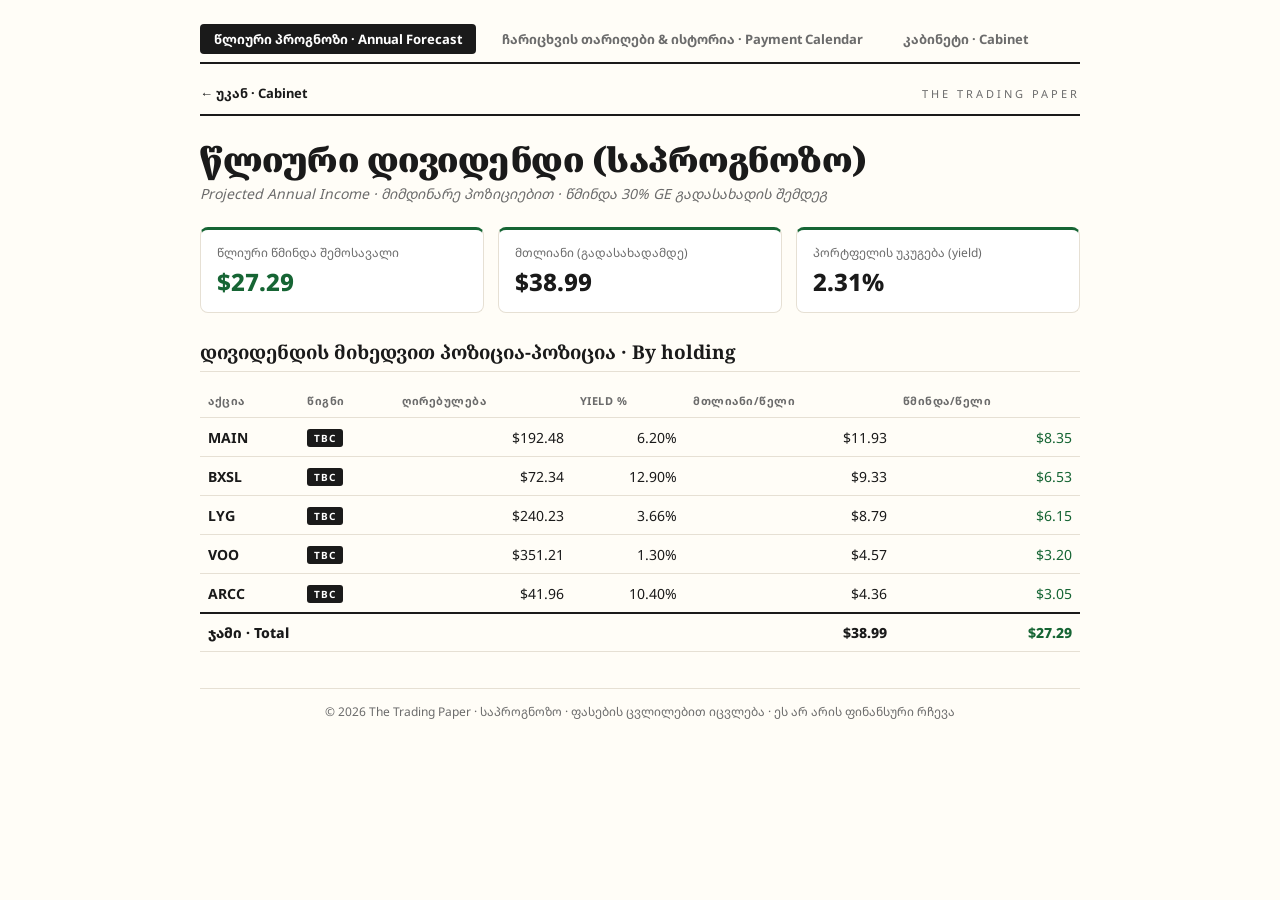
==== annual-income.html @ f47c36d0 "Synchronize dividend engine and calculations across cabinet repository" ====
<!DOCTYPE html>
<html lang="ka">
<head>
<meta charset="utf-8">
<meta name="viewport" content="width=device-width, initial-scale=1.0">
<title>წლიური შემოსავალი · The Trading Paper</title>
<link rel="preconnect" href="https://fonts.googleapis.com">
<link href="https://fonts.googleapis.com/css2?family=Noto+Sans+Georgian:wght@400;600;800&family=Noto+Serif+Georgian:wght@700;900&display=swap" rel="stylesheet">
<script src="js/portfolios.data.js"></script>
<script src="portfolio-data.js"></script>
<script src="js/portfolios.js"></script>
<script src="js/dividends.data.js"></script>
<style>
  :root{ --bg:#fffdf7; --paper:#fff; --ink:#1a1a1a; --muted:#6b6b6b; --line:#e6e0d4; --red:#b91c1c; --green:#166534; }
  *{box-sizing:border-box}
  body{ margin:0; background:var(--bg); color:var(--ink); font-family:'Noto Sans Georgian',sans-serif; }
  .wrap{ max-width:920px; margin:0 auto; padding:24px 20px 64px; }
  .top{ display:flex; align-items:center; justify-content:space-between; border-bottom:2px solid var(--ink); padding-bottom:12px; }
  .back{ text-decoration:none; color:var(--ink); font-size:13px; font-weight:700; }
  .back:hover{ color:var(--red); }
  .kick{ font-size:11px; letter-spacing:3px; text-transform:uppercase; color:var(--muted); }
  h1{ font-family:'Noto Serif Georgian',serif; font-weight:900; font-size:34px; margin:20px 0 2px; letter-spacing:-.5px; }
  .sub{ color:var(--muted); font-style:italic; font-size:14px; margin-bottom:24px; }
  .cards{ display:flex; gap:14px; flex-wrap:wrap; margin-bottom:26px; }
  .card{ flex:1 1 200px; border:1px solid var(--line); border-top:3px solid var(--green); border-radius:8px; padding:14px 16px; background:var(--paper); }
  .card .lab{ font-size:12px; color:var(--muted); }
  .card .val{ font-size:24px; font-weight:800; margin-top:4px; }
  .pos{ color:var(--green); }
  .sec{ font-family:'Noto Serif Georgian',serif; font-weight:700; font-size:19px; margin:10px 0 12px; border-bottom:1px solid var(--line); padding-bottom:6px; }
  table{ width:100%; border-collapse:collapse; font-size:14px; }
  th,td{ text-align:left; padding:9px 8px; border-bottom:1px solid var(--line); }
  th{ font-size:11px; color:var(--muted); text-transform:uppercase; letter-spacing:.5px; }
  td.num{ text-align:right; font-variant-numeric:tabular-nums; }
  tr.tot td{ font-weight:800; border-top:2px solid var(--ink); }
  .book{ display:inline-block; font-size:10px; font-weight:700; letter-spacing:1px; color:#fff; border-radius:3px; padding:2px 7px; }
  .empty{ color:var(--muted); padding:20px; text-align:center; }
  .foot{ color:var(--muted); font-size:12px; margin-top:36px; text-align:center; border-top:1px solid var(--line); padding-top:14px; }
</style>
</head>
<body>
<div class="wrap">
  <div style="display:flex;gap:12px;border-bottom:2px solid var(--ink);margin-bottom:20px;padding-bottom:8px;">
    <a href="annual-income.html" style="text-decoration:none;font-size:13px;font-weight:700;color:var(--paper);background:var(--ink);padding:6px 14px;border-radius:4px;">წლიური პროგნოზი · Annual Forecast</a>
    <a href="dividends.html" style="text-decoration:none;font-size:13px;font-weight:700;color:var(--muted);padding:6px 14px;border-radius:4px;">ჩარიცხვის თარიღები & ისტორია · Payment Calendar</a>
    <a href="cabinet.html" style="text-decoration:none;font-size:13px;font-weight:700;color:var(--muted);padding:6px 14px;border-radius:4px;">კაბინეტი · Cabinet</a>
  </div>
  <div class="top">
    <a class="back" href="cabinet.html">← უკან · Cabinet</a>
    <span class="kick">The Trading Paper</span>
  </div>
  <h1>წლიური დივიდენდი (საპროგნოზო)</h1>
  <div class="sub">Projected Annual Income · მიმდინარე პოზიციებით · წმინდა 30% GE გადასახადის შემდეგ</div>

  <div class="cards">
    <div class="card"><div class="lab">წლიური წმინდა შემოსავალი</div><div class="val pos" id="a-net">—</div></div>
    <div class="card"><div class="lab">მთლიანი (გადასახადამდე)</div><div class="val" id="a-gross">—</div></div>
    <div class="card"><div class="lab">პორტფელის უკუგება (yield)</div><div class="val" id="a-yield">—</div></div>
  </div>

  <div class="sec">დივიდენდის მიხედვით პოზიცია-პოზიცია · By holding</div>
  <table id="incTable">
    <thead><tr><th>აქცია</th><th>წიგნი</th><th class="num">ღირებულება</th><th class="num">Yield %</th><th class="num">მთლიანი/წელი</th><th class="num">წმინდა/წელი</th></tr></thead>
    <tbody id="incBody"></tbody>
  </table>

  <div class="foot">© 2026 The Trading Paper · საპროგნოზო · ფასების ცვლილებით იცვლება · ეს არ არის ფინანსური რჩევა</div>
</div>

<script>
(function(){
  function fmt(n){ return '$' + Number(n).toFixed(2); }
  var P = (typeof portfolios!=='undefined' && portfolios) ? portfolios : (window.PORTFOLIOS||{});
  var bookColors = { bog:'#b91c1c', tbc:'#1a1a1a', galt:'#8b6914' };
  var TAX = 0.70; // net after 30% GE withholding

  var rows=[], grossTot=0, valTot=0;
  ['bog','tbc','galt'].forEach(function(k){
    var p=P[k]; if(!p||!p.holdings) return;
    p.holdings.forEach(function(h){
      valTot += (+h.value||0);
      if(typeof h.divYield==='number' && h.divYield>0){
        var gross=(+h.value||0)*(h.divYield/100);
        grossTot += gross;
        rows.push({ticker:h.ticker, book:k, bookName:p.name||k.toUpperCase(), value:+h.value||0, yld:h.divYield, gross:gross, net:gross*TAX});
      }
    });
  });
  rows.sort(function(a,b){ return b.net-a.net; });

  var summary = window.TP_DIVIDENDS ? window.TP_DIVIDENDS.getSummary() : null;
  var netTot = summary ? summary.annualNet : (grossTot * TAX);
  var displayGross = summary ? summary.annualGross : grossTot;
  var displayYield = summary ? summary.portfolioYieldPct : (valTot > 0 ? (netTot / valTot * 100) : 0);

  document.getElementById('a-net').textContent = fmt(netTot);
  document.getElementById('a-gross').textContent = fmt(displayGross);
  document.getElementById('a-yield').textContent = displayYield.toFixed(2) + '%';

  var body=document.getElementById('incBody');
  if(!rows.length){ body.innerHTML='<tr><td colspan="6" class="empty">დივიდენდის მომტანი პოზიცია არ არის</td></tr>'; }
  else{
    var html=rows.map(function(r){
      return '<tr><td><strong>'+r.ticker+'</strong></td><td><span class="book" style="background:'+(bookColors[r.book]||'#555')+'">'+r.bookName+'</span></td><td class="num">'+fmt(r.value)+'</td><td class="num">'+r.yld.toFixed(2)+'%</td><td class="num">'+fmt(r.gross)+'</td><td class="num pos">'+fmt(r.net)+'</td></tr>';
    });
    html.push('<tr class="tot"><td colspan="4">ჯამი · Total</td><td class="num">'+fmt(grossTot)+'</td><td class="num pos">'+fmt(netTot)+'</td></tr>');
    body.innerHTML=html.join('');
  }
})();
</script>
</body>
</html>
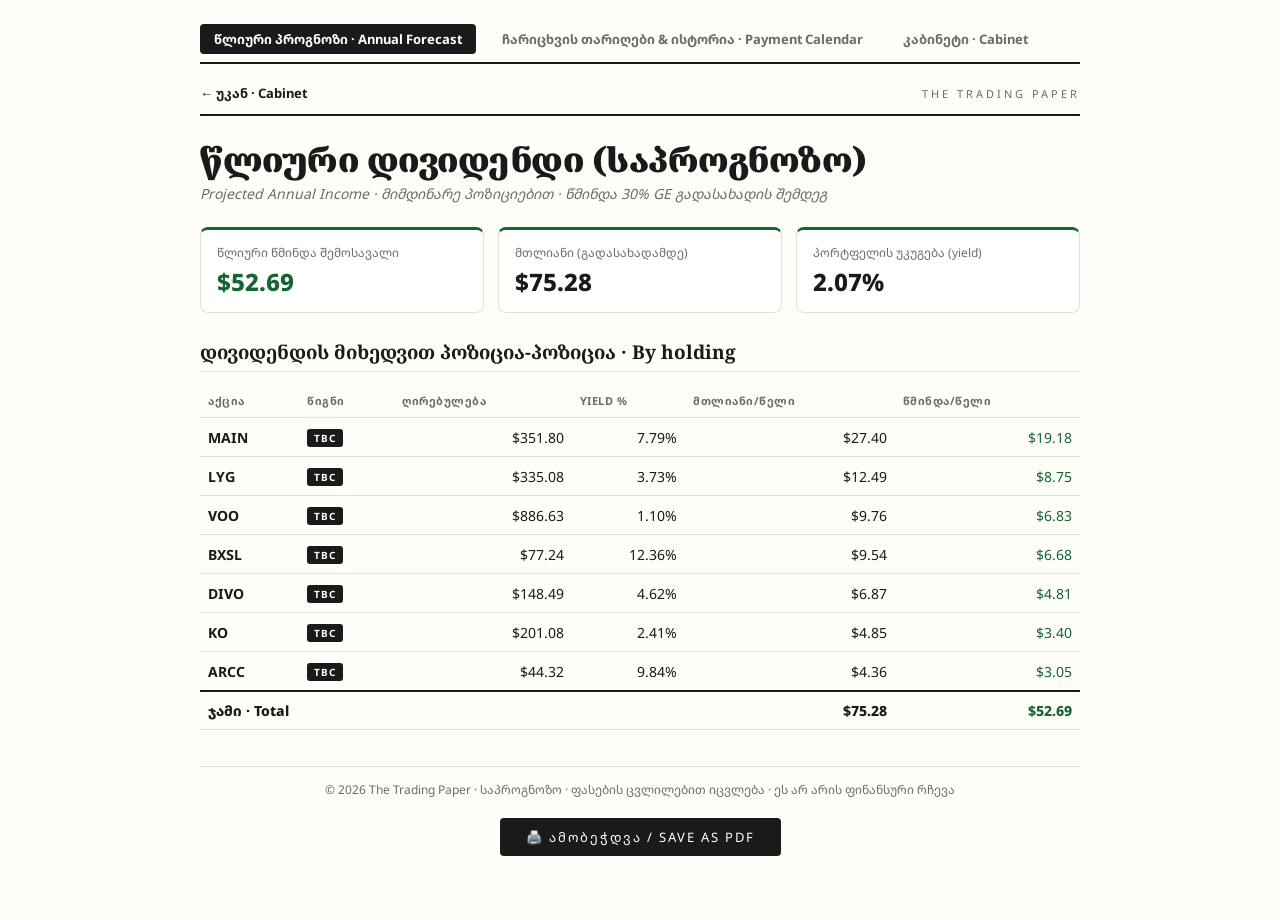
==== commit adfe1afd: "dividends: fix LYG ADR pay date (Sep 25), sync divMeta for KO/DIVO/MAIN supp, and calibrate annual p" ====
--- a/annual-income.html
+++ b/annual-income.html
@@ -6,9 +6,9 @@
 <title>წლიური შემოსავალი · The Trading Paper</title>
 <link rel="preconnect" href="https://fonts.googleapis.com">
 <link href="https://fonts.googleapis.com/css2?family=Noto+Sans+Georgian:wght@400;600;800&family=Noto+Serif+Georgian:wght@700;900&display=swap" rel="stylesheet">
-<script src="js/portfolios.data.js"></script>
-<script src="portfolio-data.js"></script>
-<script src="js/portfolios.js"></script>
+<script src="js/portfolios.data.js?v=20260819"></script>
+<script src="portfolio-data.js?v=20260819"></script>
+<script src="js/portfolios.js?v=20260819"></script>
 <script src="js/dividends.data.js"></script>
 <style>
   :root{ --bg:#fffdf7; --paper:#fff; --ink:#1a1a1a; --muted:#6b6b6b; --line:#e6e0d4; --red:#b91c1c; --green:#166534; }
@@ -64,6 +64,9 @@
   </table>
 
   <div class="foot">© 2026 The Trading Paper · საპროგნოზო · ფასების ცვლილებით იცვლება · ეს არ არის ფინანსური რჩევა</div>
+  <div class="no-print" style="text-align:center;margin-top:20px;">
+    <button onclick="window.print()" style="padding:10px 26px;background:var(--ink,#1a1a1a);color:#fff;border:none;font-size:13px;letter-spacing:2px;cursor:pointer;text-transform:uppercase;font-family:'Noto Sans Georgian',sans-serif;border-radius:4px;">🖨️ ამობეჭდვა / Save as PDF</button>
+  </div>
 </div>
 
 <script>
@@ -73,12 +76,31 @@
   var bookColors = { bog:'#b91c1c', tbc:'#1a1a1a', galt:'#8b6914' };
   var TAX = 0.70; // net after 30% GE withholding
 
+  var divMeta = (window.TP_DIVIDENDS && window.TP_DIVIDENDS.DIV_META) ? window.TP_DIVIDENDS.DIV_META : {
+    MAIN: { estDivPerShare: 0.265, freq: 'monthly', supplementalPerShare: 0.30, supplementalMonths: [2, 5, 8, 11] },
+    ARCC: { estDivPerShare: 0.48, freq: 'quarterly' },
+    BXSL: { estDivPerShare: 0.77, freq: 'quarterly' },
+    LYG:  { estDivPerShare: 0.11, freq: 'semi-annual' },
+    VOO:  { estDivPerShare: 1.962, freq: 'quarterly' },
+    KO:   { estDivPerShare: 0.53, freq: 'quarterly' },
+    DIVO: { estDivPerShare: 0.1834, freq: 'monthly' }
+  };
   var rows=[], grossTot=0, valTot=0;
   ['bog','tbc','galt'].forEach(function(k){
     var p=P[k]; if(!p||!p.holdings) return;
     p.holdings.forEach(function(h){
       valTot += (+h.value||0);
-      if(typeof h.divYield==='number' && h.divYield>0){
+      var meta = divMeta[h.ticker];
+      if (meta && meta.estDivPerShare) {
+        var freqMult = (meta.freq === 'monthly') ? 12 : (meta.freq === 'semi-annual') ? 2 : 4;
+        var gross = (+h.shares || 0) * meta.estDivPerShare * freqMult;
+        if (meta.supplementalPerShare && meta.supplementalMonths) {
+          gross += (+h.shares || 0) * meta.supplementalPerShare * meta.supplementalMonths.length;
+        }
+        grossTot += gross;
+        var yld = h.value > 0 ? (gross / h.value * 100) : (h.divYield || 0);
+        rows.push({ticker:h.ticker, book:k, bookName:p.name||k.toUpperCase(), value:+h.value||0, yld:yld, gross:gross, net:gross*TAX});
+      } else if (typeof h.divYield==='number' && h.divYield>0){
         var gross=(+h.value||0)*(h.divYield/100);
         grossTot += gross;
         rows.push({ticker:h.ticker, book:k, bookName:p.name||k.toUpperCase(), value:+h.value||0, yld:h.divYield, gross:gross, net:gross*TAX});
